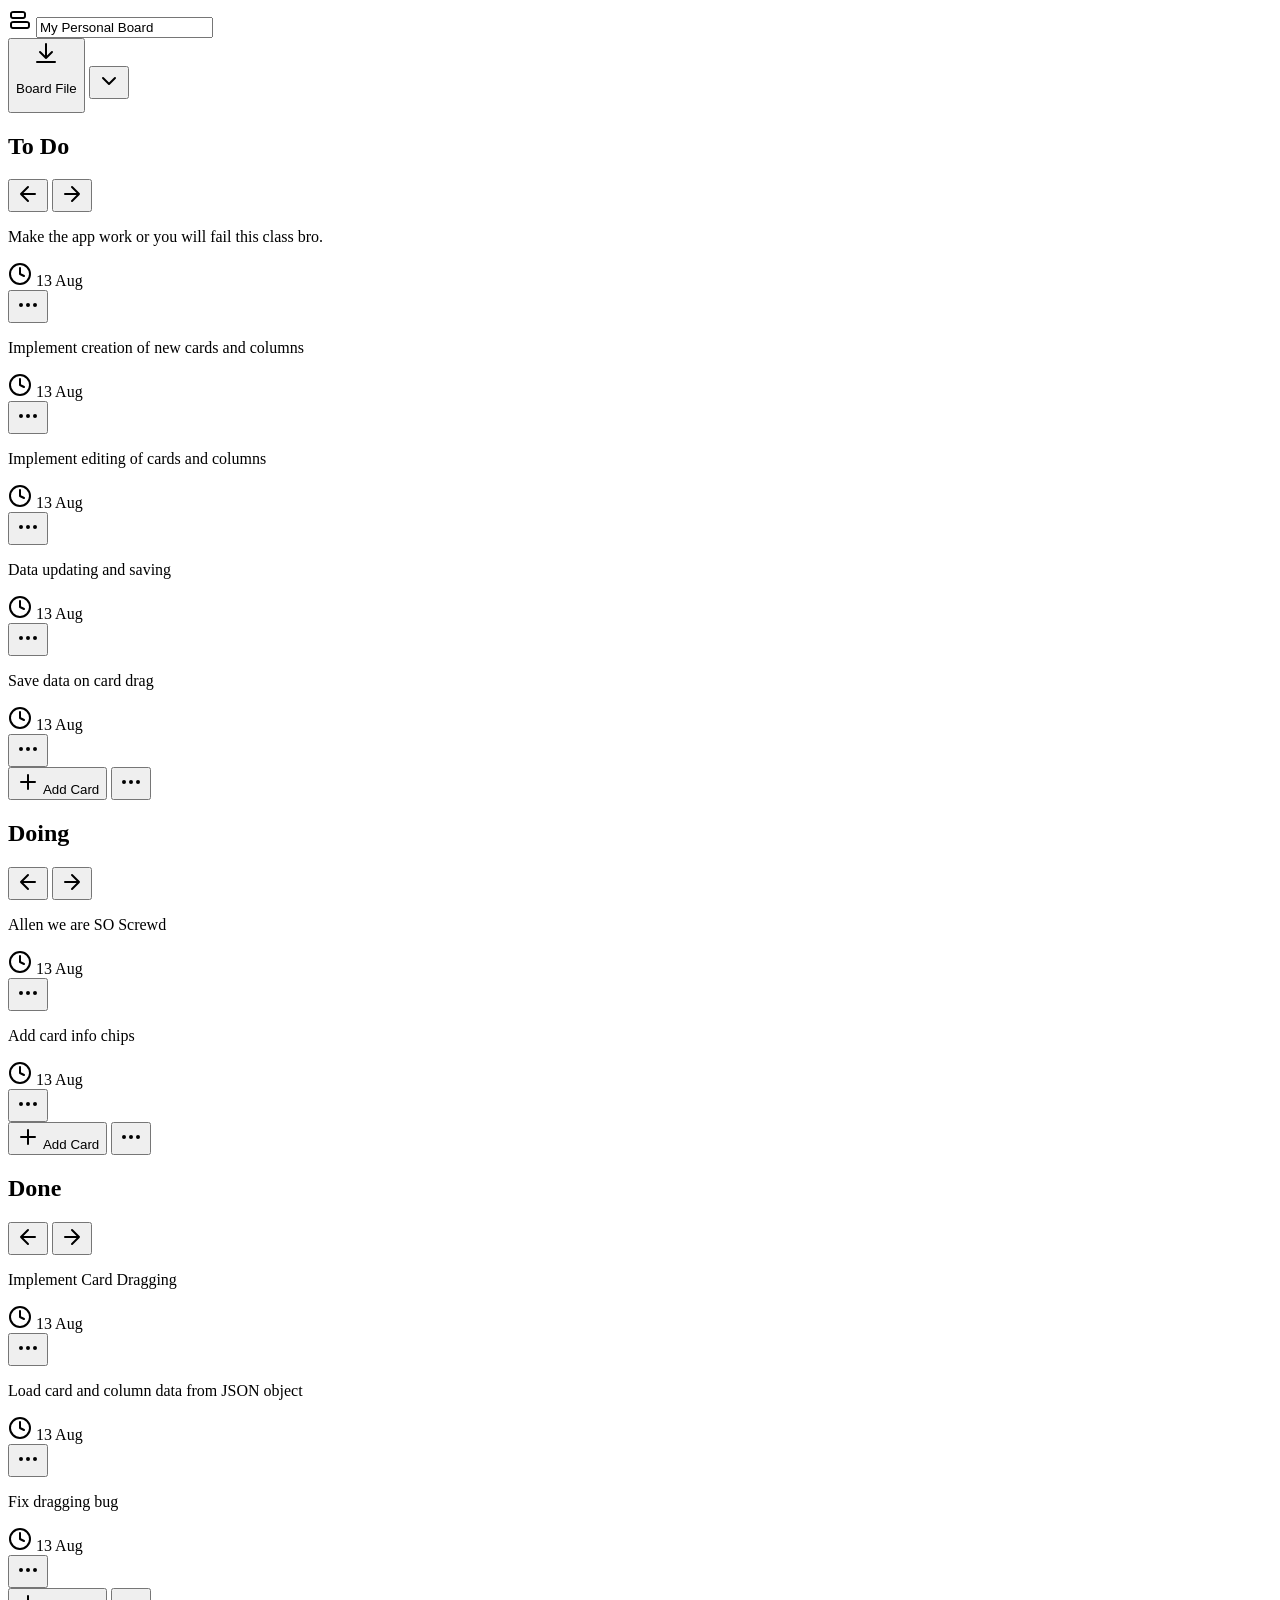
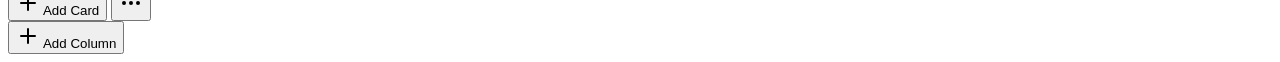
==== src/index.html @ 06659905 "created src folder so Tom will leave me alone" ====
<!DOCTYPE html>
<html>
    <head>
        <meta charset="utf-8">
        <meta http-equiv="X-UA-Compatible" content="IE=edge">
        <title>Trello Ripoff</title>
        <meta name="description" content="">
        <meta name="viewport" content="width=device-width, initial-scale=1">
        <link rel="stylesheet" href="css/styles.css">
    </head>
    <body>
        <header class="app-header">
            <div class="app-project-name-wrapper">
                <svg width="24" height="24" viewBox="0 0 24 24" fill="none" xmlns="http://www.w3.org/2000/svg"><path d="M14 10C14.9319 10 15.3978 10 15.7654 9.84776C16.2554 9.64477 16.6448 9.25542 16.8478 8.76537C17 8.39782 17 7.93188 17 7C17 6.06812 17 5.60218 16.8478 5.23463C16.6448 4.74458 16.2554 4.35523 15.7654 4.15224C15.3978 4 14.9319 4 14 4L6 4C5.06812 4 4.60218 4 4.23463 4.15224C3.74458 4.35523 3.35523 4.74458 3.15224 5.23463C3 5.60218 3 6.06812 3 7C3 7.93188 3 8.39782 3.15224 8.76537C3.35523 9.25542 3.74458 9.64477 4.23463 9.84776C4.60218 10 5.06812 10 6 10L14 10Z" stroke="currentColor"stroke-width="2" stroke-linecap="round" stroke-linejoin="round"/><path d="M18 20C18.9319 20 19.3978 20 19.7654 19.8478C20.2554 19.6448 20.6448 19.2554 20.8478 18.7654C21 18.3978 21 17.9319 21 17C21 16.0681 21 15.6022 20.8478 15.2346C20.6448 14.7446 20.2554 14.3552 19.7654 14.1522C19.3978 14 18.9319 14 18 14H6C5.06812 14 4.60218 14 4.23463 14.1522C3.74458 14.3552 3.35523 14.7446 3.15224 15.2346C3 15.6022 3 16.0681 3 17C3 17.9319 3 18.3978 3.15224 18.7654C3.35523 19.2554 3.74458 19.6448 4.23463 19.8478C4.60218 20 5.06812 20 6 20L18 20Z" stroke="currentColor" stroke-width="2" stroke-linecap="round" stroke-linejoin="round"/></svg>

                <input class="app-project-name-input" id="projectName" value="My Project" maxlength="30" placeholder="Project Name">
            </div>
            <div class="app-upload-download-button-wrapper">
                <button class="app-download-button">
                    <svg width="24" height="24" viewBox="0 0 24 24" fill="none" xmlns="http://www.w3.org/2000/svg">    <path        d="M21 21H3M18 11L12 17M12 17L6 11M12 17V3"        stroke="currentColor"        stroke-width="2"        stroke-linecap="round"        stroke-linejoin="round"    /></svg>
                    <p>Board File</p>
                </button>
                <button class="app-download-menu-button"><svg width="24" height="24" viewBox="0 0 24 24" fill="none" xmlns="http://www.w3.org/2000/svg">    <path d="M6 9L12 15L18 9" stroke="currentColor" stroke-width="2" stroke-linecap="round" stroke-linejoin="round" /></svg></button>
            </div>
        </header>
        <main class="app">
            <div class="columns" id="columns">
                <div id="null" class="app-column app-custom-column">
                    <header class="app-column-header">
                        <h2 class="column-title">To Do - Today</h2>
                        <div class="column-header-left">
                            <button class="column-button"><svg width="24" height="24" viewBox="0 0 24 24" fill="none" xmlns="http://www.w3.org/2000/svg">    <path        d="M19 12H5M5 12L12 19M5 12L12 5"        stroke="currentColor"        stroke-width="2"        stroke-linecap="round"        stroke-linejoin="round"    /></svg></button>
                            <button class="column-button"><svg width="24" height="24" viewBox="0 0 24 24" fill="none" xmlns="http://www.w3.org/2000/svg">    <path        d="M5 12H19M19 12L12 5M19 12L12 19"        stroke="currentColor"        stroke-width="2"        stroke-linecap="round"        stroke-linejoin="round"    /></svg></button>
                        </div>
                    </header>
                    <div class="column-content-container" id="null"></div>
                    <div class="app-column-footer">
                        <button class="app-create-card">
                            <svg width="24" height="24" viewBox="0 0 24 24" fill="none" xmlns="http://www.w3.org/2000/svg">    <path d="M12 5V19M5 12H19" stroke="currentColor" stroke-width="2" stroke-linecap="round" stroke-linejoin="round" /></svg>
                            Add Card
                        </button>
                        
                    </div>
                </div>
            </div>
            <div class="app-column-create app-column">
                <button class="create-column-button" id="createColumn">
                    <svg width="24" height="24" viewBox="0 0 24 24" fill="none" xmlns="http://www.w3.org/2000/svg">    <path d="M12 5V19M5 12H19" stroke="currentColor" stroke-width="2" stroke-linecap="round" stroke-linejoin="round" /></svg>
                    Add Column
                </button>
            </div>
        </main>
        <!-- Load components here -->
        <script src="./components/components.js" async defer></script>
        <!-- Main app-->
        <script src="./main.js" async defer></script>
    </body>
</html>
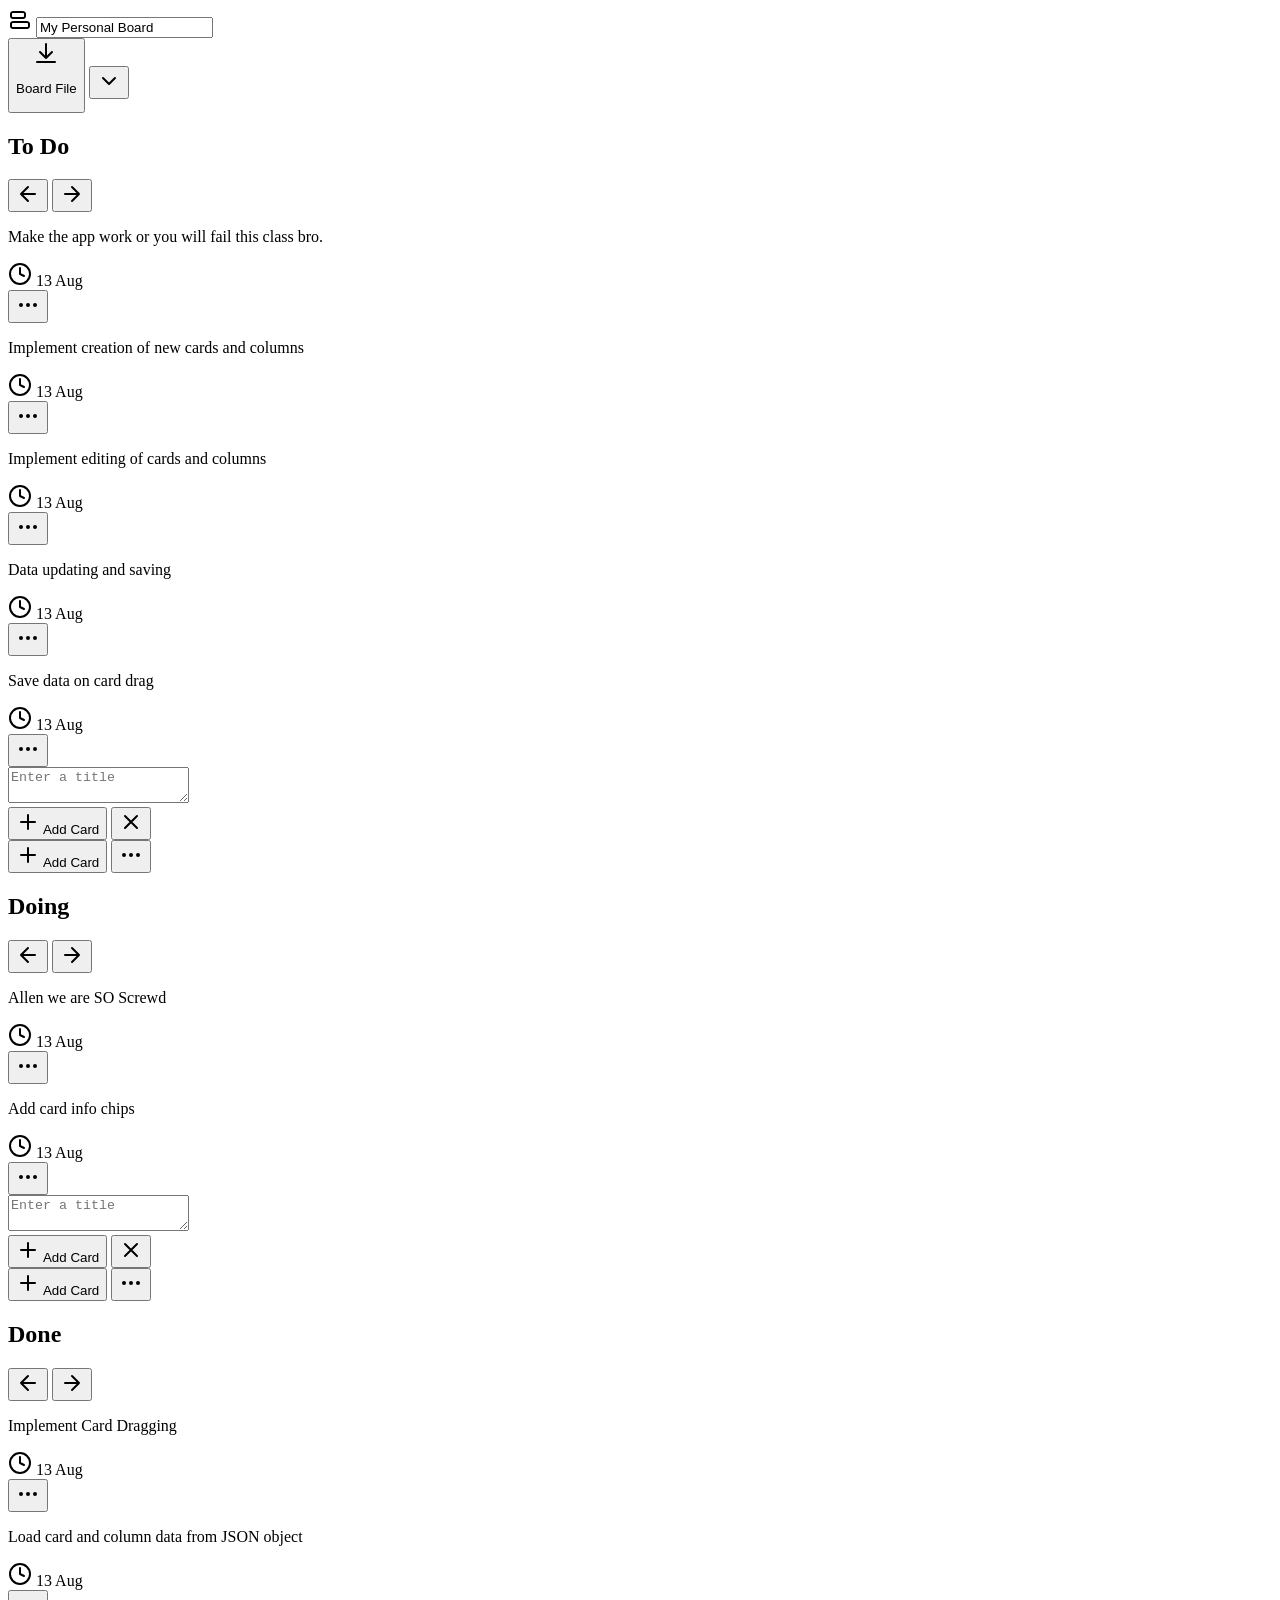
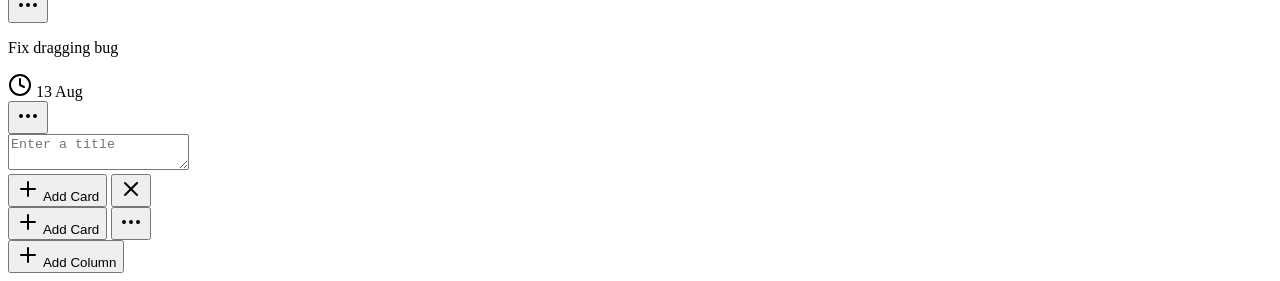
==== commit 6c0751bc: "Implemented card creation" ====
--- a/src/index.html
+++ b/src/index.html
@@ -3,10 +3,20 @@
     <head>
         <meta charset="utf-8">
         <meta http-equiv="X-UA-Compatible" content="IE=edge">
-        <title>Trello Ripoff</title>
+        <title>Kanban App</title>
         <meta name="description" content="">
         <meta name="viewport" content="width=device-width, initial-scale=1">
         <link rel="stylesheet" href="css/styles.css">
+
+        <!-- Load components here -->
+        <script src="./assets/components/components.js" async defer></script>
+        <script src="./assets/javascript/dragging.js" async defer></script>
+        <script src="./assets/javascript/utils.js" async defer></script>
+        <script src="./assets/javascript/dataManager.js" async defer></script>
+        <script src="./assets/javascript/createContent.js" async defer></script>
+        <script src="./assets/javascript/columnFunctions.js" async defer></script>
+        <!-- Main app-->
+        <script src="./assets/javascript/main.js" defer></script>
     </head>
     <body>
         <header class="app-header">
@@ -50,9 +60,5 @@
                 </button>
             </div>
         </main>
-        <!-- Load components here -->
-        <script src="./components/components.js" async defer></script>
-        <!-- Main app-->
-        <script src="./main.js" async defer></script>
     </body>
 </html>
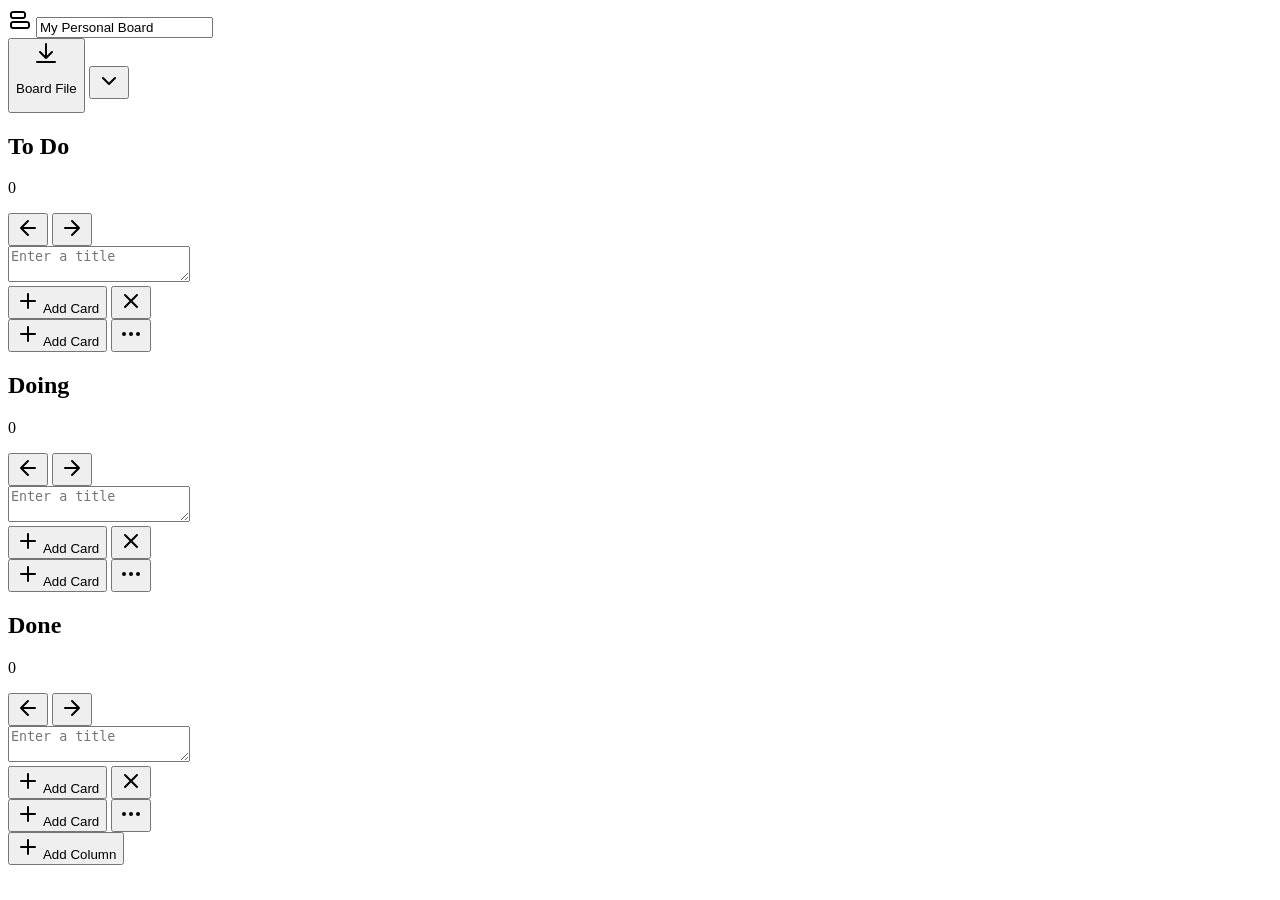
==== commit 10daa80a: "Added create card on ENTER" ====
--- a/src/index.html
+++ b/src/index.html
@@ -15,6 +15,7 @@
         <script src="./assets/javascript/dataManager.js" async defer></script>
         <script src="./assets/javascript/createContent.js" async defer></script>
         <script src="./assets/javascript/columnFunctions.js" async defer></script>
+        <script src="./assets/javascript/cardFunctions.js" async defer></script>
         <!-- Main app-->
         <script src="./assets/javascript/main.js" defer></script>
     </head>
